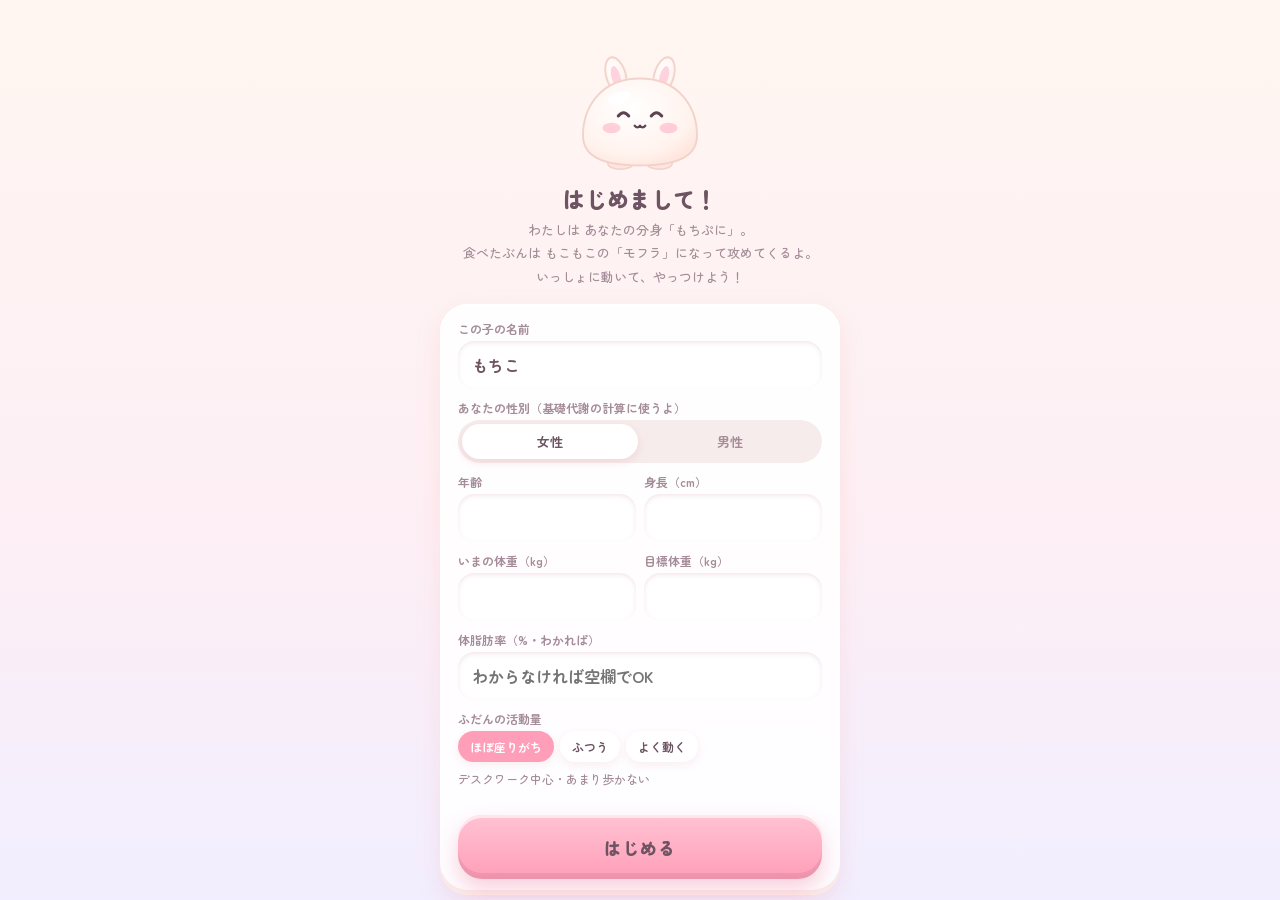
==== index.html @ 4bf36c93 "ぷにっとファイト 試作版を追加 食事をモンスター、運動を攻撃、体脂肪をお城のHPとして表現する ダイエットゲームのMVP。パステル×クレイ調のUI、バトル判定、 真実の鏡（体重実測による消費カロリー補" ====
<!DOCTYPE html>
<html lang="ja">
<head>
<meta charset="utf-8">
<meta name="viewport" content="width=device-width,initial-scale=1,viewport-fit=cover">
<meta name="theme-color" content="#FFF6F1">
<title>ぷにっとファイト</title>
<link rel="preconnect" href="https://fonts.googleapis.com">
<link rel="preconnect" href="https://fonts.gstatic.com" crossorigin>
<link href="https://fonts.googleapis.com/css2?family=Zen+Maru+Gothic:wght@500;700;900&display=swap" rel="stylesheet">
<link rel="stylesheet" href="css/style.css">
</head>
<body>
<!-- 共通のグラデーション定義（ペット・モフラで使い回す） -->
<svg width="0" height="0" style="position:absolute" aria-hidden="true">
  <defs>
    <radialGradient id="g-pet" cx="42%" cy="35%" r="75%">
      <stop offset="0%" stop-color="#FFFFFF"/>
      <stop offset="70%" stop-color="#FFF3EE"/>
      <stop offset="100%" stop-color="#FFE1D8"/>
    </radialGradient>
    <radialGradient id="g-mofu" cx="40%" cy="30%" r="80%">
      <stop offset="0%" stop-color="#FFFBEA"/>
      <stop offset="65%" stop-color="#FFEDB5"/>
      <stop offset="100%" stop-color="#FFD98C"/>
    </radialGradient>
    <linearGradient id="g-castle" x1="0" y1="0" x2="0" y2="1">
      <stop offset="0%" stop-color="#FFD6E3"/>
      <stop offset="100%" stop-color="#F8B4CB"/>
    </linearGradient>
  </defs>
</svg>

<div id="app" class="app">
  <div class="bg-blob b1"></div><div class="bg-blob b2"></div><div class="bg-blob b3"></div>

  <header class="topbar">
    <div class="brand">
      <span class="brand-name" id="hdr-name">ぷにっとファイト</span>
      <span class="brand-sub" id="hdr-area"></span>
    </div>
    <div class="top-right">
      <span class="chip streak" id="hdr-streak" title="連続きろく日数">🌸 0日</span>
      <button class="icon-btn" id="btn-settings" aria-label="せってい">
        <svg viewBox="0 0 24 24" width="22" height="22"><path fill="currentColor" d="M12 15.5A3.5 3.5 0 1 1 12 8.5a3.5 3.5 0 0 1 0 7Zm7.43-2.53c.04-.32.07-.64.07-.97s-.03-.66-.07-1l2.11-1.63a.5.5 0 0 0 .12-.64l-2-3.46a.5.5 0 0 0-.61-.22l-2.49 1a7.3 7.3 0 0 0-1.69-.98l-.38-2.65A.5.5 0 0 0 14 2h-4a.5.5 0 0 0-.49.42l-.38 2.65c-.61.25-1.17.58-1.69.98l-2.49-1a.5.5 0 0 0-.61.22l-2 3.46a.5.5 0 0 0 .12.64L4.57 11c-.04.34-.07.67-.07 1s.03.65.07.97l-2.11 1.66a.5.5 0 0 0-.12.64l2 3.46c.12.22.39.3.61.22l2.49-1.01c.52.4 1.08.73 1.69.98l.38 2.65c.04.24.25.42.49.42h4c.25 0 .45-.18.49-.42l.38-2.65c.61-.25 1.17-.58 1.69-.98l2.49 1.01c.22.08.49 0 .61-.22l2-3.46a.5.5 0 0 0-.12-.64l-2.11-1.66Z"/></svg>
      </button>
    </div>
  </header>

  <main class="main">
    <!-- ホーム -->
    <section class="tab active" id="tab-home">
      <div class="card castle-card" id="castle-card"></div>

      <div class="stage" id="stage">
        <div class="cloud c1"></div><div class="cloud c2"></div><div class="cloud c3"></div>
        <div class="hill h1"></div><div class="hill h2"></div>
        <div class="pet-wrap" id="pet-wrap">
          <div class="barrier" id="barrier"></div>
          <div class="bubble" id="bubble"></div>
          <div class="pet" id="pet"></div>
          <div class="pet-shadow"></div>
        </div>
        <div class="army-label" id="army-label"></div>
        <div class="monsters" id="monsters"></div>
      </div>

      <div class="card today-card" id="today-card"></div>

      <div class="actions">
        <button class="clay-btn peach" id="btn-meal"><span class="ico">🍙</span>たべた</button>
        <button class="clay-btn mint" id="btn-ex"><span class="ico">✨</span>うごいた</button>
      </div>
      <button class="ghost-btn" id="btn-weight">⚖️ 体重をはかった</button>
    </section>

    <!-- きろく -->
    <section class="tab" id="tab-log"></section>
    <!-- あしあと -->
    <section class="tab" id="tab-history"></section>
    <!-- おしゃれ -->
    <section class="tab" id="tab-closet"></section>
  </main>

  <nav class="tabbar">
    <button class="tab-btn active" data-tab="home"><span>🏡</span>ホーム</button>
    <button class="tab-btn" data-tab="log"><span>📝</span>きろく</button>
    <button class="tab-btn" data-tab="history"><span>🐾</span>あしあと</button>
    <button class="tab-btn" data-tab="closet"><span>🎀</span>おしゃれ</button>
  </nav>

  <div class="sheet-backdrop" id="sheet-backdrop"></div>
  <div class="sheet" id="sheet"></div>
  <div class="modal-layer" id="modal"></div>
  <div class="toast" id="toast"></div>
  <div class="onboard" id="onboard"></div>
</div>

<script src="js/app.js"></script>
</body>
</html>
---- css/style.css ----
/* =========================================================
   ぷにっとファイト  —  Soft Clay × Calm Pastel
   ========================================================= */
:root {
  --milk: #FFF8F3;
  --cream: #FFFDFB;
  --peach: #FFB9A8;
  --peach-d: #F49A86;
  --pink: #FF9EB8;
  --pink-d: #F27C9E;
  --lav: #CDBDFF;
  --lav-d: #A996F2;
  --mint: #A9E8D2;
  --mint-d: #78CFB2;
  --butter: #FFE59E;
  --sky: #DDEBFF;
  --cocoa: #6E5462;
  --cocoa-l: #A48C98;
  --line: #F3E2DC;
  --r-lg: 28px;
  --r-md: 20px;
  --r-sm: 14px;
  --clay: 0 10px 24px rgba(236, 150, 150, .18), inset 0 -5px 0 rgba(246, 210, 205, .45), inset 0 2px 0 #fff;
  --font: "Zen Maru Gothic", "Hiragino Maru Gothic ProN", "M PLUS Rounded 1c", "Yu Gothic", system-ui, sans-serif;
}

* { box-sizing: border-box; -webkit-tap-highlight-color: transparent; }
html, body { margin: 0; height: 100%; }
body {
  font-family: var(--font);
  color: var(--cocoa);
  background: #F7EEF3;
  font-weight: 500;
  -webkit-font-smoothing: antialiased;
}
button { font-family: inherit; color: inherit; cursor: pointer; border: 0; background: none; }
input, select { font-family: inherit; color: var(--cocoa); }

.app {
  position: relative;
  max-width: 440px;
  min-height: 100vh;
  margin: 0 auto;
  background: linear-gradient(180deg, #FFF6F1 0%, #FDF1F6 55%, #F5F0FF 100%);
  overflow: hidden;
  overflow: clip;
  padding-top: env(safe-area-inset-top);
  padding-bottom: calc(84px + env(safe-area-inset-bottom));
}
@media (min-width: 480px) {
  body { padding: 24px 0; }
  .app { min-height: calc(100vh - 48px); border-radius: 36px; box-shadow: 0 30px 80px rgba(180, 120, 150, .25); }
}

/* やわらかい背景のにじみ */
.bg-blob { position: absolute; border-radius: 50%; filter: blur(40px); opacity: .55; pointer-events: none; z-index: 0; }
.b1 { width: 260px; height: 260px; background: #FFD9CC; top: -60px; left: -80px; }
.b2 { width: 220px; height: 220px; background: #E5DBFF; top: 320px; right: -90px; }
.b3 { width: 240px; height: 240px; background: #D3F3E6; bottom: 40px; left: -100px; }

/* ---------- header ---------- */
.topbar {
  position: relative; z-index: 2;
  display: flex; align-items: center; justify-content: space-between;
  padding: 16px 18px 6px;
}
.brand { display: flex; flex-direction: column; line-height: 1.2; }
.brand-name { font-weight: 900; font-size: 20px; letter-spacing: .02em; }
.brand-sub { font-size: 12px; color: var(--cocoa-l); }
.top-right { display: flex; align-items: center; gap: 8px; }
.chip {
  display: inline-flex; align-items: center; gap: 4px;
  padding: 6px 12px; border-radius: 999px;
  background: #fff; font-size: 13px; font-weight: 700;
  box-shadow: var(--clay);
}
.icon-btn {
  width: 38px; height: 38px; border-radius: 50%;
  display: grid; place-items: center;
  background: #fff; color: var(--cocoa-l);
  box-shadow: var(--clay);
}

/* ---------- layout ---------- */
.main { position: relative; z-index: 1; padding: 6px 16px 16px; }
.tab { display: none; animation: fadeUp .35s ease; }
.tab.active { display: block; }
@keyframes fadeUp { from { opacity: 0; transform: translateY(8px); } to { opacity: 1; transform: none; } }

.card {
  background: rgba(255, 255, 255, .88);
  border-radius: var(--r-lg);
  box-shadow: var(--clay);
  padding: 16px 18px;
  margin-bottom: 14px;
  backdrop-filter: blur(6px);
}
.card h3 { margin: 0 0 10px; font-size: 15px; font-weight: 900; }
.muted { color: var(--cocoa-l); font-size: 12px; }
.small { font-size: 12px; }
.num { font-weight: 900; font-variant-numeric: tabular-nums; }

/* ---------- castle ---------- */
.castle-card { display: flex; gap: 12px; align-items: center; padding: 12px 16px; }
.castle-ill { width: 54px; height: 54px; flex: none; }
.castle-body { flex: 1; min-width: 0; }
.castle-top { display: flex; justify-content: space-between; align-items: baseline; gap: 6px; }
.castle-title { font-size: 12px; color: var(--cocoa-l); }
.castle-hp { font-size: 16px; font-weight: 900; }
.bar {
  position: relative; height: 12px; border-radius: 99px;
  background: #F7E9EE; overflow: hidden; margin: 6px 0 4px;
  box-shadow: inset 0 2px 3px rgba(200, 150, 160, .25);
}
.bar > i {
  position: absolute; inset: 0 auto 0 0; border-radius: 99px;
  background: linear-gradient(90deg, var(--pink), var(--peach));
  transition: width .8s cubic-bezier(.3, 1.4, .5, 1);
}
.bar.lav > i { background: linear-gradient(90deg, var(--lav), var(--pink)); }
.bar.mint > i { background: linear-gradient(90deg, var(--mint), #BDE7FF); }

/* ---------- stage ---------- */
.stage {
  position: relative; height: 300px;
  border-radius: 32px; overflow: hidden;
  background: linear-gradient(180deg, #E3EEFF 0%, #FDE9F2 62%, #FFF2E6 100%);
  box-shadow: var(--clay);
  margin-bottom: 14px;
}
.cloud { position: absolute; background: #fff; border-radius: 99px; opacity: .85; animation: drift 26s linear infinite; }
.cloud::before, .cloud::after { content: ""; position: absolute; background: #fff; border-radius: 50%; }
.c1 { width: 70px; height: 22px; top: 26px; left: -80px; }
.c1::before { width: 32px; height: 32px; top: -16px; left: 10px; }
.c1::after { width: 24px; height: 24px; top: -10px; left: 34px; }
.c2 { width: 52px; height: 18px; top: 64px; left: -60px; animation-duration: 34s; animation-delay: -14s; opacity: .7; }
.c2::before { width: 24px; height: 24px; top: -12px; left: 8px; }
.c2::after { width: 18px; height: 18px; top: -8px; left: 26px; }
.c3 { width: 60px; height: 20px; top: 16px; left: -70px; animation-duration: 40s; animation-delay: -28s; opacity: .6; }
.c3::before { width: 26px; height: 26px; top: -13px; left: 12px; }
@keyframes drift { to { transform: translateX(560px); } }
.hill { position: absolute; border-radius: 50%; }
.h1 { width: 520px; height: 160px; left: -60px; bottom: -96px; background: #CDEFDF; }
.h2 { width: 360px; height: 130px; right: -120px; bottom: -84px; background: #BFE8D5; }

.pet-wrap {
  position: absolute; left: 4%; bottom: 22px; width: 46%;
  aspect-ratio: 1; z-index: 3;
}
.pet { position: relative; width: 100%; height: 100%; cursor: pointer; }
.pet svg { width: 100%; height: 100%; overflow: visible; }
.pet .body-g { transform-origin: 100px 186px; animation: breathe 3.2s ease-in-out infinite; }
@keyframes breathe { 0%,100% { transform: scale(var(--sx,1), 1); } 50% { transform: scale(calc(var(--sx,1) * 1.025), .975); } }
.pet.jump { animation: jump .6s cubic-bezier(.3, 1.6, .5, 1); }
@keyframes jump { 0% { transform: none; } 30% { transform: translateY(-26px) scale(.96, 1.06); } 60% { transform: translateY(0) scale(1.06, .94); } 100% { transform: none; } }
.pet .blink { animation: blink 4.6s infinite; transform-origin: center; transform-box: fill-box; }
@keyframes blink { 0%, 94%, 100% { transform: scaleY(1); } 96% { transform: scaleY(.1); } }
.pet-shadow {
  position: absolute; left: 18%; right: 18%; bottom: -2px; height: 14px;
  background: rgba(150, 110, 130, .18); border-radius: 50%; filter: blur(2px); z-index: -1;
}
.barrier {
  position: absolute; inset: -6%; border-radius: 50%;
  background: radial-gradient(circle, rgba(255, 255, 255, 0) 52%, rgba(205, 189, 255, .35) 66%, rgba(255, 190, 210, .0) 72%);
  animation: pulse 3s ease-in-out infinite;
  pointer-events: none;
}
@keyframes pulse { 0%,100% { transform: scale(.96); opacity: .7; } 50% { transform: scale(1.04); opacity: 1; } }

.bubble {
  position: absolute; left: 50%; bottom: 102%; transform: translateX(-30%);
  width: max-content; max-width: 210px;
  background: #fff; border-radius: 18px; padding: 8px 12px;
  font-size: 12px; line-height: 1.5; font-weight: 700;
  box-shadow: 0 6px 16px rgba(200, 140, 160, .2);
  z-index: 5; transition: opacity .3s;
}
.bubble::after {
  content: ""; position: absolute; left: 26%; bottom: -7px;
  border: 8px solid transparent; border-top-color: #fff; border-bottom: 0;
}
.bubble:empty { opacity: 0; }

.monsters { position: absolute; right: 2%; bottom: 20px; width: 54%; height: 72%; z-index: 2; }
.mofu {
  position: absolute; width: 74px; height: 74px;
  transform: translate(-50%, -50%) scale(var(--s, 1));
  animation: mofuIn .7s cubic-bezier(.3, 1.5, .5, 1) both;
}
.mofu svg { width: 100%; height: 100%; overflow: visible; animation: wobble 2.4s ease-in-out infinite; animation-delay: var(--d, 0s); transform-origin: 50% 90%; }
@keyframes mofuIn { from { opacity: 0; transform: translate(-50%, -160%) scale(calc(var(--s,1) * .6)); } to { opacity: 1; transform: translate(-50%, -50%) scale(var(--s, 1)); } }
@keyframes wobble { 0%,100% { transform: rotate(-4deg) translateY(0); } 50% { transform: rotate(4deg) translateY(-4px); } }
.mofu.poof { animation: poof .55s ease forwards; }
@keyframes poof { 0% { opacity: 1; } 40% { transform: translate(-50%, -50%) scale(calc(var(--s,1) * 1.3)); filter: brightness(1.2); } 100% { opacity: 0; transform: translate(-50%, -70%) scale(calc(var(--s,1) * .2)); filter: blur(4px); } }
.mofu.hit svg { animation: hit .3s ease 2; }
@keyframes hit { 50% { transform: translateX(6px) rotate(8deg); } }

.army-label {
  position: absolute; right: 12px; top: 12px; z-index: 4;
  background: rgba(255, 255, 255, .85); border-radius: 99px;
  padding: 5px 11px; font-size: 11px; font-weight: 700;
}
.army-label:empty { display: none; }

.shot {
  position: absolute; z-index: 6; font-size: 20px; pointer-events: none;
  transition: transform .55s cubic-bezier(.4, .1, .4, 1), opacity .55s;
}
.spark { position: absolute; z-index: 6; font-size: 14px; pointer-events: none; animation: spark .7s ease-out forwards; }
@keyframes spark { to { transform: translate(var(--dx), var(--dy)) scale(.4); opacity: 0; } }
.clear-msg {
  position: absolute; right: 8%; top: 42%; z-index: 3;
  font-weight: 900; font-size: 15px; color: var(--pink-d);
  background: rgba(255,255,255,.85); padding: 8px 14px; border-radius: 99px;
  animation: floaty 3s ease-in-out infinite;
}
@keyframes floaty { 50% { transform: translateY(-6px); } }

/* ---------- today ---------- */
.stats { display: grid; grid-template-columns: 1fr 1fr; gap: 10px; }
.stat { background: var(--milk); border-radius: var(--r-md); padding: 10px 12px; }
.stat .label { font-size: 11px; color: var(--cocoa-l); }
.stat .value { font-size: 20px; font-weight: 900; }
.stat .value small { font-size: 11px; font-weight: 700; margin-left: 2px; }
.forecast {
  margin-top: 10px; border-radius: var(--r-md); padding: 10px 14px;
  font-size: 13px; font-weight: 700; display: flex; gap: 10px; align-items: center;
}
.forecast.win { background: #FFEAF0; }
.forecast.close { background: #FFF4D9; }
.forecast.lose { background: #EFEBFF; }
.forecast .big { font-size: 22px; }

/* ---------- buttons ---------- */
.actions { display: grid; grid-template-columns: 1fr 1fr; gap: 12px; margin-bottom: 10px; }
.clay-btn {
  height: 64px; border-radius: 24px;
  font-size: 17px; font-weight: 900; letter-spacing: .05em;
  display: flex; align-items: center; justify-content: center; gap: 8px;
  box-shadow: 0 10px 20px var(--sh), inset 0 -6px 0 rgba(0, 0, 0, .07), inset 0 3px 0 rgba(255, 255, 255, .6);
  transition: transform .12s;
}
.clay-btn:active { transform: scale(.96) translateY(2px); }
.clay-btn .ico { font-size: 22px; }
.clay-btn.peach { background: linear-gradient(180deg, #FFCDBF, var(--peach)); --sh: rgba(244, 154, 134, .4); }
.clay-btn.mint { background: linear-gradient(180deg, #C6F2E2, var(--mint)); --sh: rgba(120, 207, 178, .4); }
.clay-btn.pink { background: linear-gradient(180deg, #FFC3D3, var(--pink)); --sh: rgba(242, 124, 158, .35); }
.clay-btn.lav { background: linear-gradient(180deg, #E1D7FF, var(--lav)); --sh: rgba(169, 150, 242, .35); }
.clay-btn.wide { width: 100%; }
.clay-btn:disabled { opacity: .5; }
.ghost-btn {
  width: 100%; padding: 12px; border-radius: 18px;
  background: rgba(255, 255, 255, .7); font-weight: 700; font-size: 14px;
  box-shadow: var(--clay);
}

/* ---------- tabbar ---------- */
.tabbar {
  position: fixed; z-index: 20; bottom: 0; left: 50%; transform: translateX(-50%);
  width: 100%; max-width: 440px;
  display: grid; grid-template-columns: repeat(4, 1fr);
  padding: 8px 12px calc(10px + env(safe-area-inset-bottom));
  background: rgba(255, 255, 255, .92); backdrop-filter: blur(10px);
  border-radius: 28px 28px 0 0;
  box-shadow: 0 -8px 24px rgba(220, 160, 175, .18);
}
@media (min-width: 480px) { .tabbar { bottom: 24px; border-radius: 28px; width: calc(100% - 0px); } }
.tab-btn {
  display: flex; flex-direction: column; align-items: center; gap: 2px;
  font-size: 11px; font-weight: 700; color: var(--cocoa-l);
  padding: 6px 0; border-radius: 18px; transition: background .2s, color .2s;
}
.tab-btn span { font-size: 21px; filter: grayscale(.6); opacity: .7; transition: .2s; }
.tab-btn.active { color: var(--cocoa); background: #FFF0F3; }
.tab-btn.active span { filter: none; opacity: 1; transform: translateY(-2px) scale(1.08); }

/* ---------- sheet ---------- */
.sheet-backdrop {
  position: fixed; inset: 0; z-index: 30; background: rgba(110, 84, 98, .25);
  opacity: 0; pointer-events: none; transition: opacity .25s;
}
.sheet-backdrop.open { opacity: 1; pointer-events: auto; }
.sheet {
  visibility: hidden;
  position: fixed; z-index: 31; left: 50%; bottom: 0;
  width: 100%; max-width: 440px; max-height: 86vh; overflow-y: auto;
  transform: translate(-50%, 105%); transition: transform .35s cubic-bezier(.3, 1.2, .5, 1), visibility .35s;
  background: var(--cream); border-radius: 32px 32px 0 0;
  padding: 10px 18px calc(24px + env(safe-area-inset-bottom));
  box-shadow: 0 -10px 40px rgba(180, 120, 140, .25);
}
.sheet.open { transform: translate(-50%, 0); visibility: visible; }
.sheet .grip { width: 44px; height: 5px; border-radius: 9px; background: #EEDAD8; margin: 4px auto 12px; }
.sheet h2 { margin: 0 0 12px; font-size: 18px; font-weight: 900; text-align: center; }
.sheet .section-title { font-size: 12px; color: var(--cocoa-l); font-weight: 700; margin: 14px 0 8px; }

.seg { display: flex; background: #F7ECEC; border-radius: 99px; padding: 4px; gap: 4px; }
.seg button { flex: 1; padding: 8px 0; border-radius: 99px; font-size: 13px; font-weight: 700; color: var(--cocoa-l); }
.seg button.on { background: #fff; color: var(--cocoa); box-shadow: 0 3px 8px rgba(220, 150, 160, .25); }

.grid { display: grid; grid-template-columns: repeat(3, 1fr); gap: 8px; }
.tile {
  background: #fff; border-radius: 18px; padding: 10px 4px 8px;
  display: flex; flex-direction: column; align-items: center; gap: 2px;
  box-shadow: 0 4px 10px rgba(230, 170, 170, .16), inset 0 -3px 0 #F6E6E2;
  transition: transform .1s;
  font-size: 11px; line-height: 1.3; text-align: center;
}
.tile:active { transform: scale(.94); }
.tile .em { font-size: 26px; line-height: 1.1; }
.tile .kc { color: var(--cocoa-l); font-size: 10px; }
.tile.on { background: #FFF0F4; box-shadow: 0 0 0 2.5px var(--pink), 0 4px 10px rgba(230, 170, 170, .2); }
.chips { display: flex; flex-wrap: wrap; gap: 6px; }
.chips button {
  padding: 7px 12px; border-radius: 99px; background: #fff; font-size: 12px; font-weight: 700;
  box-shadow: 0 3px 8px rgba(230, 170, 170, .18);
}
.chips button.on { background: var(--pink); color: #fff; }

.field { display: flex; flex-direction: column; gap: 4px; margin-bottom: 10px; }
.field label { font-size: 12px; font-weight: 700; color: var(--cocoa-l); }
.input {
  width: 100%; padding: 12px 14px; border-radius: 16px; border: 0;
  background: #fff; font-size: 16px; font-weight: 700;
  box-shadow: inset 0 2px 4px rgba(210, 160, 170, .25);
  outline: none;
}
.input:focus { box-shadow: inset 0 2px 4px rgba(210, 160, 170, .25), 0 0 0 2.5px var(--lav); }
.row { display: flex; gap: 8px; }
.row > * { flex: 1; }
.preview { text-align: center; margin: 14px 0; font-size: 14px; font-weight: 700; }
.preview .num { font-size: 26px; color: var(--mint-d); }

/* ---------- lists ---------- */
.list { list-style: none; margin: 0; padding: 0; }
.list li {
  display: flex; align-items: center; gap: 10px;
  padding: 10px 0; border-bottom: 1.5px dashed var(--line); font-size: 14px;
}
.list li:last-child { border-bottom: 0; }
.list .em { font-size: 22px; width: 28px; text-align: center; }
.list .name { flex: 1; font-weight: 700; }
.list .kc { font-weight: 900; }
.list .del { width: 28px; height: 28px; border-radius: 50%; background: #F8EEEE; color: var(--cocoa-l); font-size: 14px; }
.empty { text-align: center; padding: 14px 0 6px; color: var(--cocoa-l); font-size: 13px; }

/* ---------- history ---------- */
.cal { display: grid; grid-template-columns: repeat(7, 1fr); gap: 6px; text-align: center; }
.cal .d { border-radius: 14px; padding: 6px 0; background: var(--milk); font-size: 10px; color: var(--cocoa-l); }
.cal .d .mk { font-size: 18px; display: block; line-height: 1.3; }
.cal .d.today { box-shadow: 0 0 0 2px var(--lav) inset; }
.week-stats { display: grid; grid-template-columns: repeat(3, 1fr); gap: 8px; text-align: center; }
.week-stats .stat .value { font-size: 18px; }
.chart svg { width: 100%; height: auto; display: block; }
.legend { display: flex; gap: 14px; justify-content: center; font-size: 11px; color: var(--cocoa-l); margin-top: 4px; }
.legend i { display: inline-block; width: 14px; height: 4px; border-radius: 3px; vertical-align: middle; margin-right: 4px; }

/* ---------- closet ---------- */
.closet-pet { width: 180px; height: 180px; margin: 0 auto 6px; }
.closet-pet svg { width: 100%; height: 100%; overflow: visible; }
.items { display: grid; grid-template-columns: repeat(3, 1fr); gap: 10px; }
.item {
  background: #fff; border-radius: 20px; padding: 10px 4px 8px; text-align: center;
  font-size: 11px; font-weight: 700;
  box-shadow: 0 4px 10px rgba(230, 170, 170, .16), inset 0 -3px 0 #F6E6E2;
}
.item svg { width: 48px; height: 48px; margin-top: 4px !important; display: block; margin: 0 auto 2px; }
.item.locked { opacity: .55; }
.item.locked svg { filter: brightness(0); opacity: .12; }
.item.on { box-shadow: 0 0 0 2.5px var(--pink), 0 4px 10px rgba(230, 170, 170, .2); background: #FFF0F4; }

/* ---------- modal ---------- */
.modal-layer {
  position: fixed; inset: 0; z-index: 50; display: none;
  align-items: center; justify-content: center; padding: 24px;
  background: rgba(110, 84, 98, .32);
}
.modal-layer.open { display: flex; }
.modal {
  width: 100%; max-width: 360px; background: var(--cream); border-radius: 32px;
  padding: 22px 20px 18px; text-align: center;
  box-shadow: 0 20px 60px rgba(150, 90, 120, .3);
  animation: pop .45s cubic-bezier(.3, 1.6, .5, 1);
  max-height: 86vh; overflow-y: auto;
}
@keyframes pop { from { transform: scale(.7); opacity: 0; } to { transform: none; opacity: 1; } }
.modal h2 { margin: 4px 0 6px; font-size: 22px; font-weight: 900; }
.modal p { margin: 6px 0; font-size: 14px; line-height: 1.7; }
.modal .ill { width: 150px; height: 150px; margin: 0 auto; position: relative; }
.modal .ill svg { width: 100%; height: 100%; overflow: visible; }
.modal .result-num { font-size: 34px; font-weight: 900; margin: 4px 0; }
.modal .result-num.win { color: var(--pink-d); }
.modal .result-num.lose { color: var(--lav-d); }
.modal .drop {
  margin: 12px auto 4px; padding: 10px; border-radius: 20px; background: #FFF4D9;
  display: flex; align-items: center; gap: 10px; text-align: left; font-size: 13px; font-weight: 700;
}
.modal .drop svg { width: 48px; height: 48px; flex: none; }
.modal .btns { display: flex; flex-direction: column; gap: 8px; margin-top: 14px; }
.modal .mini-list { text-align: left; font-size: 12px; background: var(--milk); border-radius: 16px; padding: 8px 12px; margin-top: 10px; }
.modal .mini-list div { display: flex; justify-content: space-between; padding: 3px 0; }
.confetti { position: absolute; font-size: 18px; animation: confetti 1.6s ease-out forwards; pointer-events: none; }
@keyframes confetti { from { transform: translate(0, 0) rotate(0); opacity: 1; } to { transform: translate(var(--dx), var(--dy)) rotate(var(--r)); opacity: 0; } }

/* ---------- toast ---------- */
.toast {
  position: fixed; z-index: 60; left: 50%; top: calc(16px + env(safe-area-inset-top));
  transform: translate(-50%, -140%); transition: transform .4s cubic-bezier(.3, 1.4, .5, 1);
  background: #fff; border-radius: 99px; padding: 10px 18px; font-size: 13px; font-weight: 700;
  box-shadow: 0 10px 30px rgba(200, 140, 160, .28); max-width: 90%; text-align: center;
}
.toast.show { transform: translate(-50%, 0); }

/* ---------- onboarding ---------- */
.onboard {
  position: fixed; inset: 0; z-index: 70; display: none; overflow-y: auto;
  background: linear-gradient(180deg, #FFF6F1, #FDEFF5 60%, #F2EEFF);
  padding: calc(20px + env(safe-area-inset-top)) 20px calc(30px + env(safe-area-inset-bottom));
}
.onboard.open { display: block; }
.onboard-inner { max-width: 400px; margin: 0 auto; }
.onboard .hero { width: 150px; height: 150px; margin: 6px auto 0; }
.onboard .hero svg { width: 100%; height: 100%; overflow: visible; }
.onboard h1 { text-align: center; font-size: 22px; font-weight: 900; margin: 6px 0 4px; }
.onboard .lead { text-align: center; font-size: 13px; line-height: 1.8; color: var(--cocoa-l); margin: 0 0 16px; }
.err { color: var(--pink-d); font-size: 12px; font-weight: 700; min-height: 18px; text-align: center; }

.mirror-row { display: flex; justify-content: space-between; font-size: 13px; padding: 4px 0; }
.note { font-size: 11px; color: var(--cocoa-l); line-height: 1.6; margin-top: 8px; }
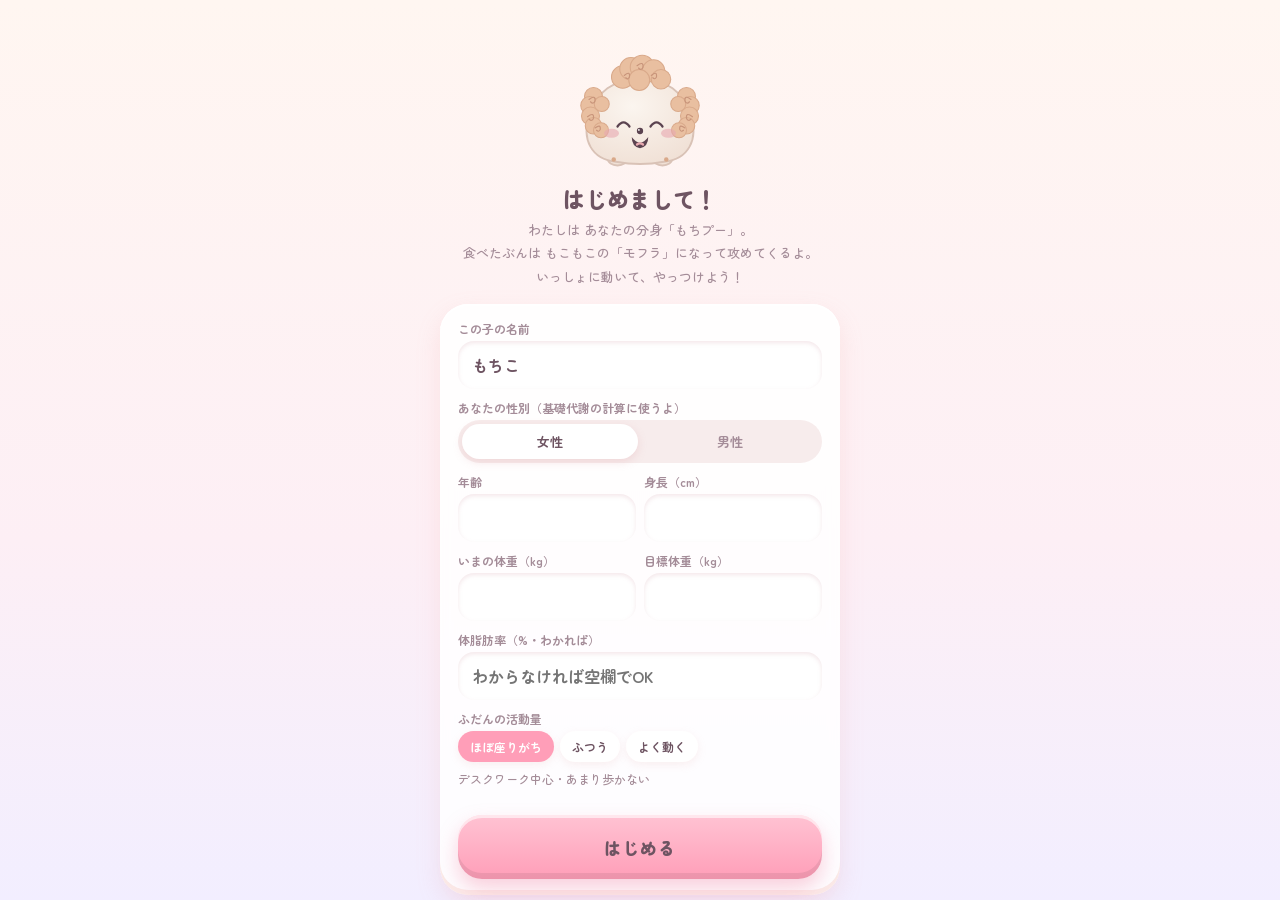
==== commit 3865d5e9: "ペットを「もちプー」（トイプードル×大福）のデザインに変更 巻き毛の垂れ耳と頭のおだんごを共通defsに定義し、表情ごとに 耳の高さ・目・口を切り替える。着せ替えアイテムの位置も新しい頭の形に合わせて" ====
--- a/index.html
+++ b/index.html
@@ -14,11 +14,24 @@
 <!-- 共通のグラデーション定義（ペット・モフラで使い回す） -->
 <svg width="0" height="0" style="position:absolute" aria-hidden="true">
   <defs>
-    <radialGradient id="g-pet" cx="42%" cy="35%" r="75%">
-      <stop offset="0%" stop-color="#FFFFFF"/>
-      <stop offset="70%" stop-color="#FFF3EE"/>
-      <stop offset="100%" stop-color="#FFE1D8"/>
+    <radialGradient id="mp-body" cx="43%" cy="32%" r="75%">
+      <stop offset="0%" stop-color="#FBF5EF"/>
+      <stop offset="100%" stop-color="#F0E0D5"/>
     </radialGradient>
+    <!-- もちプーの垂れ耳（巻き毛の房）。右耳は左右反転して使う -->
+    <g id="mp-ear" fill="#E9BFA0" stroke="#D9A98A" stroke-width="1.4">
+      <circle cx="38" cy="104" r="12"/><circle cx="33" cy="116" r="12"/><circle cx="34" cy="130" r="12"/>
+      <circle cx="38" cy="143" r="11"/><circle cx="48" cy="149" r="10"/><circle cx="49" cy="114" r="10"/>
+      <path d="M32 108q9 -7 8 2q-2 5 -6 1M30 131q9 -7 8 2q-2 5 -6 1M40 146q8 -6 7 2q-2 4 -5 1" fill="none" stroke="#C8947A" stroke-width="1.5" stroke-linecap="round"/>
+    </g>
+    <!-- 頭のおだんご -->
+    <g id="mp-top">
+      <g fill="#E9BFA0" stroke="#D9A98A" stroke-width="1.4">
+        <circle cx="77" cy="68" r="15"/><circle cx="88" cy="57" r="15"/><circle cx="103" cy="55" r="16"/>
+        <circle cx="118" cy="60" r="15"/><circle cx="128" cy="71" r="13"/><circle cx="99" cy="72" r="14"/>
+      </g>
+      <path d="M79 66q8 -7 7 2q-2 4 -5 1M96 53q9 -7 8 2q-2 5 -6 1M115 66q8 -7 7 2q-2 4 -5 1" fill="none" stroke="#C8947A" stroke-width="1.5" stroke-linecap="round"/>
+    </g>
     <radialGradient id="g-mofu" cx="40%" cy="30%" r="80%">
       <stop offset="0%" stop-color="#FFFBEA"/>
       <stop offset="65%" stop-color="#FFEDB5"/>
